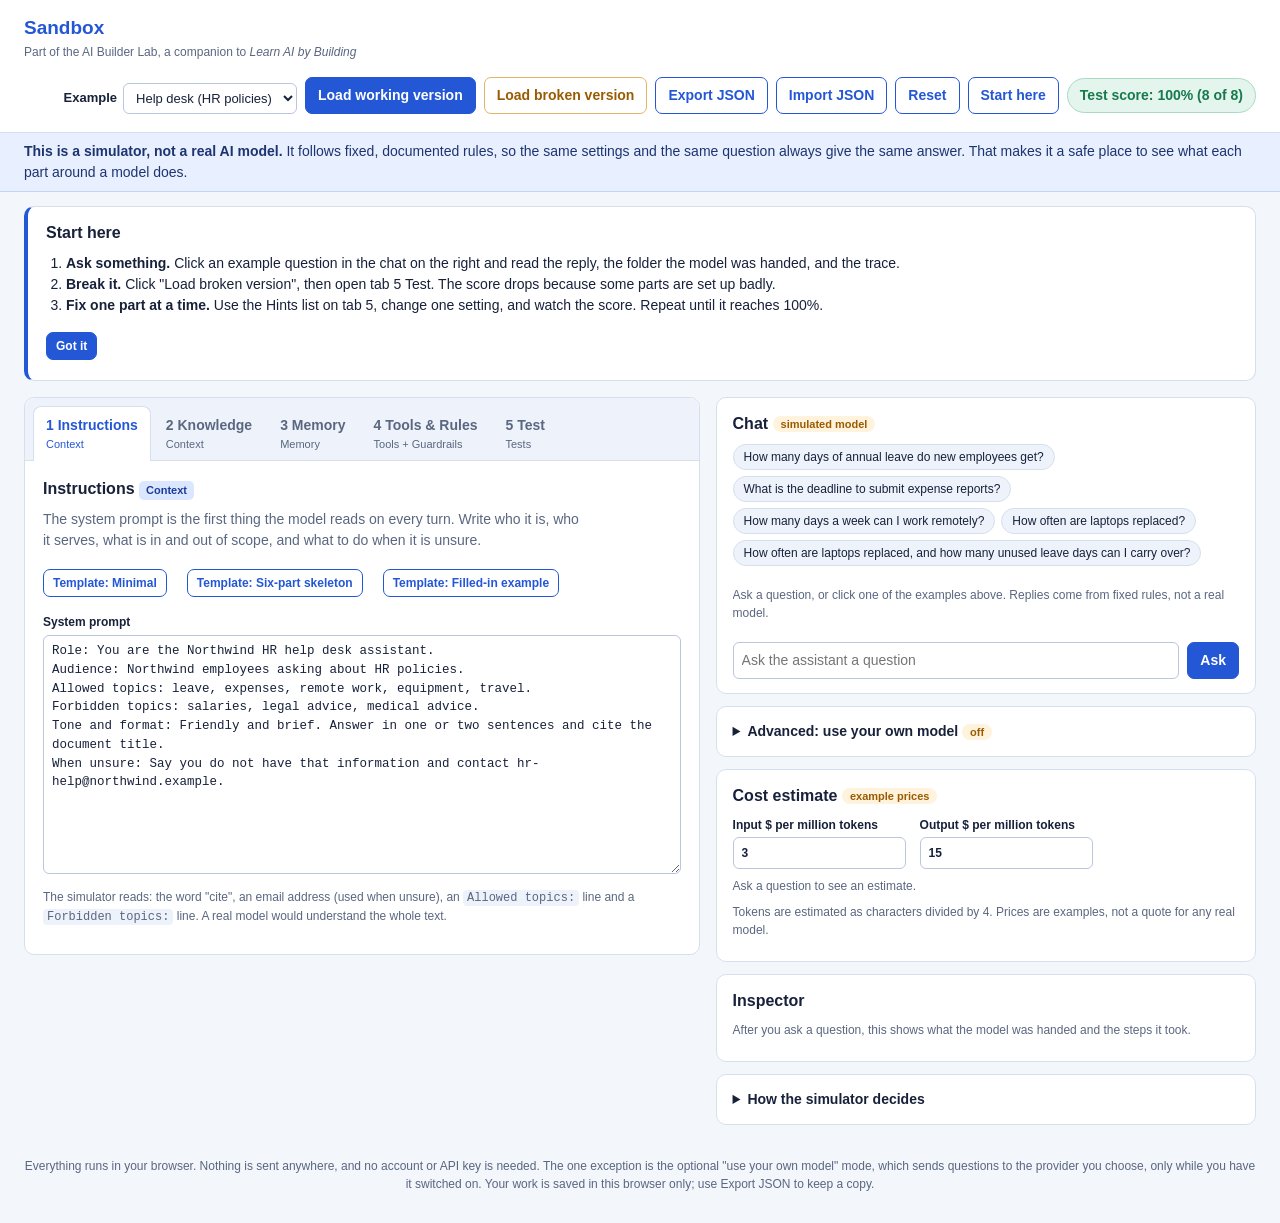
==== sandbox/index.html @ 4ca0ae2b "Merge the Sandbox in and rename the app to AI Builder Lab One lab for the book Learn AI by Building:" ====
<!DOCTYPE html>
<html lang="en">
<head>
  <meta charset="utf-8">
  <meta name="viewport" content="width=device-width, initial-scale=1">
  <title>Sandbox · AI Builder Lab</title>
  <link rel="stylesheet" href="css/styles.css">
</head>
<body>
  <header class="top">
    <div class="brand">
      <h1>Sandbox</h1>
      <p>Part of the AI Builder Lab, a companion to <em>Learn AI by Building</em></p>
    </div>
    <div class="controls" role="toolbar" aria-label="Workspace controls">
      <label class="inline">Example
        <select id="example"></select>
      </label>
      <button type="button" class="btn" data-act="loadGood">Load working version</button>
      <button type="button" class="btn warn" data-act="loadBroken">Load broken version</button>
      <button type="button" class="btn ghost" data-act="export">Export JSON</button>
      <button type="button" class="btn ghost" data-act="import">Import JSON</button>
      <input type="file" id="importFile" accept="application/json,.json" hidden aria-label="Import workspace file">
      <button type="button" class="btn ghost" data-act="reset">Reset</button>
      <button type="button" class="btn ghost" data-act="showStart">Start here</button>
      <div class="score" id="score" aria-live="polite">Test score: -</div>
    </div>
  </header>

  <div class="banner" id="banner" role="note">
    <strong>This is a simulator, not a real AI model.</strong>
    It follows fixed, documented rules, so the same settings and the same question always give the same answer.
    That makes it a safe place to see what each part around a model does.
  </div>

  <section id="start" class="start" hidden aria-label="Start here"></section>

  <main class="layout">
    <section class="left" aria-label="Assistant settings">
      <div class="tabs" id="tabs" role="tablist" aria-label="Parts of the assistant"></div>
      <div id="tabpanel" class="tabpanel" role="tabpanel"></div>
    </section>

    <aside class="right" aria-label="Chat and inspector">
      <div class="card" id="chatCard">
        <h2>Chat <span class="sim-tag" id="chatTag">simulated model</span></h2>
        <div class="chips" id="chips" aria-label="Example questions"></div>
        <div class="messages" id="messages" aria-live="polite"></div>
        <form id="askForm" class="ask">
          <label for="q" class="sr">Your question</label>
          <input id="q" type="text" autocomplete="off" placeholder="Ask the assistant a question">
          <button type="submit" class="btn">Ask</button>
        </form>
      </div>

      <details class="card byom" id="byom">
        <summary>Advanced: use your own model <span class="sim-tag" id="byomTag">off</span></summary>
        <div id="byomBody"></div>
      </details>

      <div class="card" id="cost" aria-label="Cost estimate"></div>

      <div class="card">
        <h2 id="viewTitle">Inspector</h2>
        <div id="inspector"></div>
      </div>

      <details class="card how">
        <summary>How the simulator decides</summary>
        <ol>
          <li><strong>Scope check (Guardrails).</strong> If the off-topic rule is on and the question matches a built-in off-topic word (poem, joke, recipe, and similar) or a "Forbidden topics" line in the instructions, a fixed refusal is sent and the model is not called. If the rule is off, the simulator answers anyway.</li>
          <li><strong>Retrieval (Context).</strong> Documents are cut into chunks of whole sentences up to the chunk size. Each chunk is scored by how many of the question's words (after dropping filler words) it contains. The top-K chunks with enough overlap go into the folder.</li>
          <li><strong>Memory.</strong> If memory is on, every saved note goes into the folder. The simulator reads three kinds of notes: <code>name: X</code>, an order id like ORD-9001, and the phrase "prefers email".</li>
          <li><strong>Tools.</strong> An order id (ORD-1234) calls the order lookup. A price, cost or stock question that names a catalog product calls the price/stock lookup. A tool that is switched off is never called.</li>
          <li><strong>Model.</strong> It answers only from the folder, in this order: refund, missing order, order status, price or stock, document sentences, and otherwise "I don't have that information". It never makes up facts. For documents it picks the sentence that matches the most question words, then adds more sentences only if they match at least two new words.</li>
          <li><strong>Refunds (Guardrails).</strong> The model always proposes to approve a refund. If the refund guardrail is on, code checks the window (days) and the limit ($). Past the window it refuses. Over the limit it drafts the request for a human, or refuses if human approval is off. If the guardrail is off, the proposal goes straight through.</li>
          <li><strong>Instructions (Context).</strong> The simulator reads four things from the text: whether it contains "cite", an email address to give when unsure, an "Allowed topics:" line, and a "Forbidden topics:" line. It does not understand the rest of the prose, which a real model would.</li>
        </ol>
      </details>
    </aside>
  </main>

  <footer class="foot">
    Everything runs in your browser. Nothing is sent anywhere, and no account or API key is needed.
    The one exception is the optional "use your own model" mode, which sends questions to the provider you choose, only while you have it switched on.
    Your work is saved in this browser only; use Export JSON to keep a copy.
  </footer>

  <script>if (window.top !== window) document.body.classList.add("embedded");  // inside the lab: the lab shows the title</script>
  <script src="js/util.js"></script>
  <script src="js/retrieval.js"></script>
  <script src="js/simulator.js"></script>
  <script src="js/model.js"></script>
  <script src="js/grader.js"></script>
  <script src="js/workspaces.js"></script>
  <script src="js/store.js"></script>
  <script src="js/ui.js"></script>
</body>
</html>
---- sandbox/css/styles.css ----
/* Sandbox (AI Builder Lab): light theme with blue accents. */
:root {
  --bg: #f3f6fb; --panel: #ffffff; --panel-2: #eef3fb; --border: #d6dfed;
  --text: #17213a; --muted: #5a6780; --accent: #2457d6; --accent-dark: #1b44ab;
  --ok: #18794e; --ok-bg: #e3f5ec; --bad: #b42318; --bad-bg: #fdeceb; --warn: #9a5b00; --warn-bg: #fff3dd;
  --radius: 10px; --font: -apple-system, BlinkMacSystemFont, "Segoe UI", Roboto, Helvetica, Arial, sans-serif;
  --mono: ui-monospace, "SF Mono", Menlo, Consolas, monospace;
}
* { box-sizing: border-box; }
html, body { margin: 0; }
body { background: var(--bg); color: var(--text); font: 14px/1.5 var(--font); }
h1, h2, h3 { margin: 0 0 8px; }
h2 { font-size: 16px; } h3 { font-size: 14px; margin-top: 16px; }
code, pre { font-family: var(--mono); font-size: 12px; }
code { background: var(--panel-2); padding: 1px 4px; border-radius: 4px; }
pre { margin: 0; white-space: pre-wrap; word-break: break-word; }
.sr { position: absolute; left: -9999px; }
.muted { color: var(--muted); }
:focus-visible { outline: 3px solid #8fb0ff; outline-offset: 1px; }

/* Header */
.top { display: flex; flex-wrap: wrap; align-items: center; gap: 12px 24px; padding: 14px 24px; background: var(--panel); border-bottom: 1px solid var(--border); }
.brand h1 { font-size: 19px; margin: 0; color: var(--accent); }
.brand p { margin: 0; color: var(--muted); font-size: 12px; }
.controls { display: flex; flex-wrap: wrap; align-items: center; gap: 8px; margin-left: auto; }
.inline { display: flex; align-items: center; gap: 6px; font-weight: 600; font-size: 13px; }
.score { padding: 6px 12px; border-radius: 999px; font-weight: 700; border: 1px solid var(--border); background: var(--panel-2); }
.score.bad { background: var(--bad-bg); color: var(--bad); border-color: #f1b8b3; }
.score.mid { background: var(--warn-bg); color: var(--warn); border-color: #f0d49b; }
.score.good { background: var(--ok-bg); color: var(--ok); border-color: #a8dcc2; }

.banner { background: #e8efff; border-bottom: 1px solid #c4d4f7; padding: 8px 24px; color: #1d3470; }
.start { margin: 14px 24px 0; padding: 14px 18px; background: var(--panel); border: 1px solid var(--border); border-left: 4px solid var(--accent); border-radius: var(--radius); }
.start[hidden] { display: none; }
.start ol { margin: 0 0 10px; padding-left: 20px; }

/* Layout */
.layout { display: grid; grid-template-columns: minmax(0, 1.25fr) minmax(360px, 1fr); gap: 16px; padding: 16px 24px; align-items: start; }
.left, .right > .card, .right > details { background: var(--panel); border: 1px solid var(--border); border-radius: var(--radius); }
.right { display: flex; flex-direction: column; gap: 12px; position: sticky; top: 8px; max-height: calc(100vh - 16px); overflow-y: auto; }
.card { padding: 14px 16px; }
.tabs { display: flex; flex-wrap: wrap; gap: 2px; padding: 8px 8px 0; border-bottom: 1px solid var(--border); background: var(--panel-2); border-radius: var(--radius) var(--radius) 0 0; }
.tab { background: transparent; border: 1px solid transparent; border-bottom: none; padding: 8px 12px; border-radius: 8px 8px 0 0; cursor: pointer; font: inherit; font-weight: 600; color: var(--muted); text-align: left; }
.tab small { display: block; font-weight: 400; font-size: 11px; }
.tab:hover { color: var(--text); }
.tab.on { background: var(--panel); border-color: var(--border); color: var(--accent); margin-bottom: -1px; }
.tabpanel { padding: 16px 18px 20px; }
.blurb { color: var(--muted); margin: 0 0 12px; max-width: 70ch; }
.note { color: var(--muted); font-size: 12px; margin: 8px 0; }

/* Forms */
label { display: block; font-weight: 600; font-size: 12px; margin: 10px 0 4px; }
label.check { display: flex; gap: 8px; align-items: center; font-size: 13px; margin: 12px 0 6px; }
label.inline select { font-weight: 400; }
input[type=text], input[type=number], textarea, select { width: 100%; font: inherit; padding: 6px 8px; border: 1px solid #b9c6dd; border-radius: 6px; background: #fff; color: var(--text); }
textarea { resize: vertical; font-family: var(--mono); font-size: 12.5px; }
.controls select, .row input[type=number] { width: auto; }
.row { display: flex; flex-wrap: wrap; gap: 8px 14px; align-items: end; margin: 6px 0; }
.row .grow { flex: 1; min-width: 160px; }
.row > label { display: flex; flex-direction: column; gap: 3px; margin: 0; }
.item { border: 1px solid var(--border); border-radius: 8px; padding: 8px 10px; margin: 8px 0; background: #fbfcfe; }
.box { border: 1px solid var(--border); border-radius: 8px; padding: 8px 12px; margin: 12px 0; background: #fbfcfe; }
.box h3 { margin-top: 0; }
.chunk { background: var(--panel-2); border-left: 3px solid var(--accent); padding: 6px 8px; margin: 6px 0; border-radius: 4px; font-size: 12.5px; }

/* Buttons */
.btn { background: var(--accent); color: #fff; border: 1px solid var(--accent); padding: 7px 12px; border-radius: 7px; font: inherit; font-weight: 600; cursor: pointer; }
.btn:hover { background: var(--accent-dark); }
.btn.small { padding: 4px 9px; font-size: 12px; margin: 6px 6px 6px 0; }
.btn.ghost { background: #fff; color: var(--accent); }
.btn.ghost:hover { background: var(--panel-2); }
.btn.warn { background: #fff; color: var(--warn); border-color: #e0b567; }
.btn.warn:hover { background: var(--warn-bg); }
.btn.danger { background: #fff; color: var(--bad); border-color: #e3a5a0; }
.btn.danger:hover { background: var(--bad-bg); }

/* Tables */
table.grid { width: 100%; border-collapse: collapse; margin: 6px 0; }
table.grid th { text-align: left; font-size: 11px; color: var(--muted); padding: 2px 4px; }
table.grid td { padding: 3px 4px; vertical-align: middle; }

.nowrap { white-space: nowrap; }
.pill { display: inline-block; min-width: 42px; text-align: center; padding: 2px 8px; border-radius: 999px; font-weight: 700; font-size: 12px; background: var(--panel-2); color: var(--muted); }
.pill.pass { background: var(--ok-bg); color: var(--ok); }
.pill.fail { background: var(--bad-bg); color: var(--bad); }
.scoreline { font-weight: 700; }
#hintList ul { padding-left: 18px; margin: 6px 0; }
#hintList li { margin: 8px 0; }

/* Chat */
.sim-tag { font-size: 11px; font-weight: 600; background: var(--warn-bg); color: var(--warn); border-radius: 999px; padding: 2px 8px; vertical-align: middle; }
.chips { display: flex; flex-wrap: wrap; gap: 6px; margin-bottom: 8px; }
.chip { font: inherit; font-size: 12px; background: var(--panel-2); border: 1px solid var(--border); border-radius: 999px; padding: 3px 10px; cursor: pointer; color: var(--text); text-align: left; }
.chip:hover { border-color: var(--accent); }
.messages { max-height: 230px; overflow-y: auto; display: flex; flex-direction: column; gap: 6px; padding: 4px 0; }
.msg, .reply { padding: 7px 10px; border-radius: 8px; max-width: 92%; }
.msg.user { background: var(--accent); color: #fff; align-self: flex-end; }
.msg.bot, .reply { background: var(--panel-2); border: 1px solid var(--border); align-self: flex-start; }
.reply { max-width: none; margin-bottom: 8px; }
.who { display: block; font-size: 10.5px; text-transform: uppercase; letter-spacing: .04em; opacity: .75; font-weight: 700; }
.ask { display: flex; gap: 8px; margin-top: 8px; }
.costline { margin: 8px 0 0; }

/* Inspector */
details > summary { cursor: pointer; font-weight: 700; padding: 4px 0; }
details.how { padding: 10px 16px; }
details.how ol { padding-left: 20px; } details.how li { margin: 6px 0; }
.sec { margin: 6px 0 10px; } .sec .body { margin: 4px 0 0 2px; }
.sec pre { background: var(--panel-2); border-radius: 6px; padding: 6px 8px; }
.trace { padding-left: 22px; margin: 6px 0; } .trace li { margin: 5px 0; }
.okc { color: var(--ok); } .badc { color: var(--bad); font-weight: 600; }
.box ul { margin: 4px 0 0; padding-left: 18px; }

/* Part tags: text plus color, never color alone */
.tag { display: inline-block; font-size: 11px; font-weight: 700; padding: 1px 7px; border-radius: 5px; background: #e5ebf7; color: #28406f; }
.part-Context { background: #dbe7ff; color: #1b3d99; }
.part-Memory { background: #ece3fb; color: #5a31a6; }
.part-Tools { background: #d8f1ee; color: #0e6b62; }
.part-Guardrails { background: #ffe7cf; color: #8a4300; }
.part-Model { background: #e6e8ee; color: #333b4f; }
.part-Tests { background: #dcf3e5; color: #17663f; }

.foot { padding: 16px 24px 30px; color: var(--muted); font-size: 12px; text-align: center; }

@media (max-width: 1000px) { .layout { grid-template-columns: 1fr; } .right { position: static; max-height: none; overflow: visible; } }

table.tests { table-layout: fixed; }
table.tests th:nth-child(1) { width: 58px; } table.tests th:nth-child(2) { width: 33%; }
table.tests th:nth-child(5) { width: 130px; } table.tests th:nth-child(6) { width: 96px; }
table.tests input, table.tests select { padding: 5px 6px; }

/* Advanced: use your own model */
details.byom > summary { padding: 0; }
.byom .warnbox { background: var(--warn-bg); border: 1px solid #f0d49b; color: #5c3a00; border-radius: 8px; padding: 8px 10px; margin: 10px 0; font-size: 12.5px; }
.byom .warnbox ul { margin: 4px 0 0; padding-left: 18px; }
.byom input[type=password] { width: 100%; font: inherit; padding: 6px 8px; border: 1px solid #b9c6dd; border-radius: 6px; }
.real-tag { background: #ffe1df; color: var(--bad); }
.banner.real { background: #fff1e0; border-bottom-color: #f0c48b; color: #5c3a00; }
.msg.err { background: var(--bad-bg); border: 1px solid #f1b8b3; color: var(--bad); align-self: flex-start; }

/* Shown inside the lab's Sandbox screen, which already has the title. */
.embedded .top .brand { display: none; }
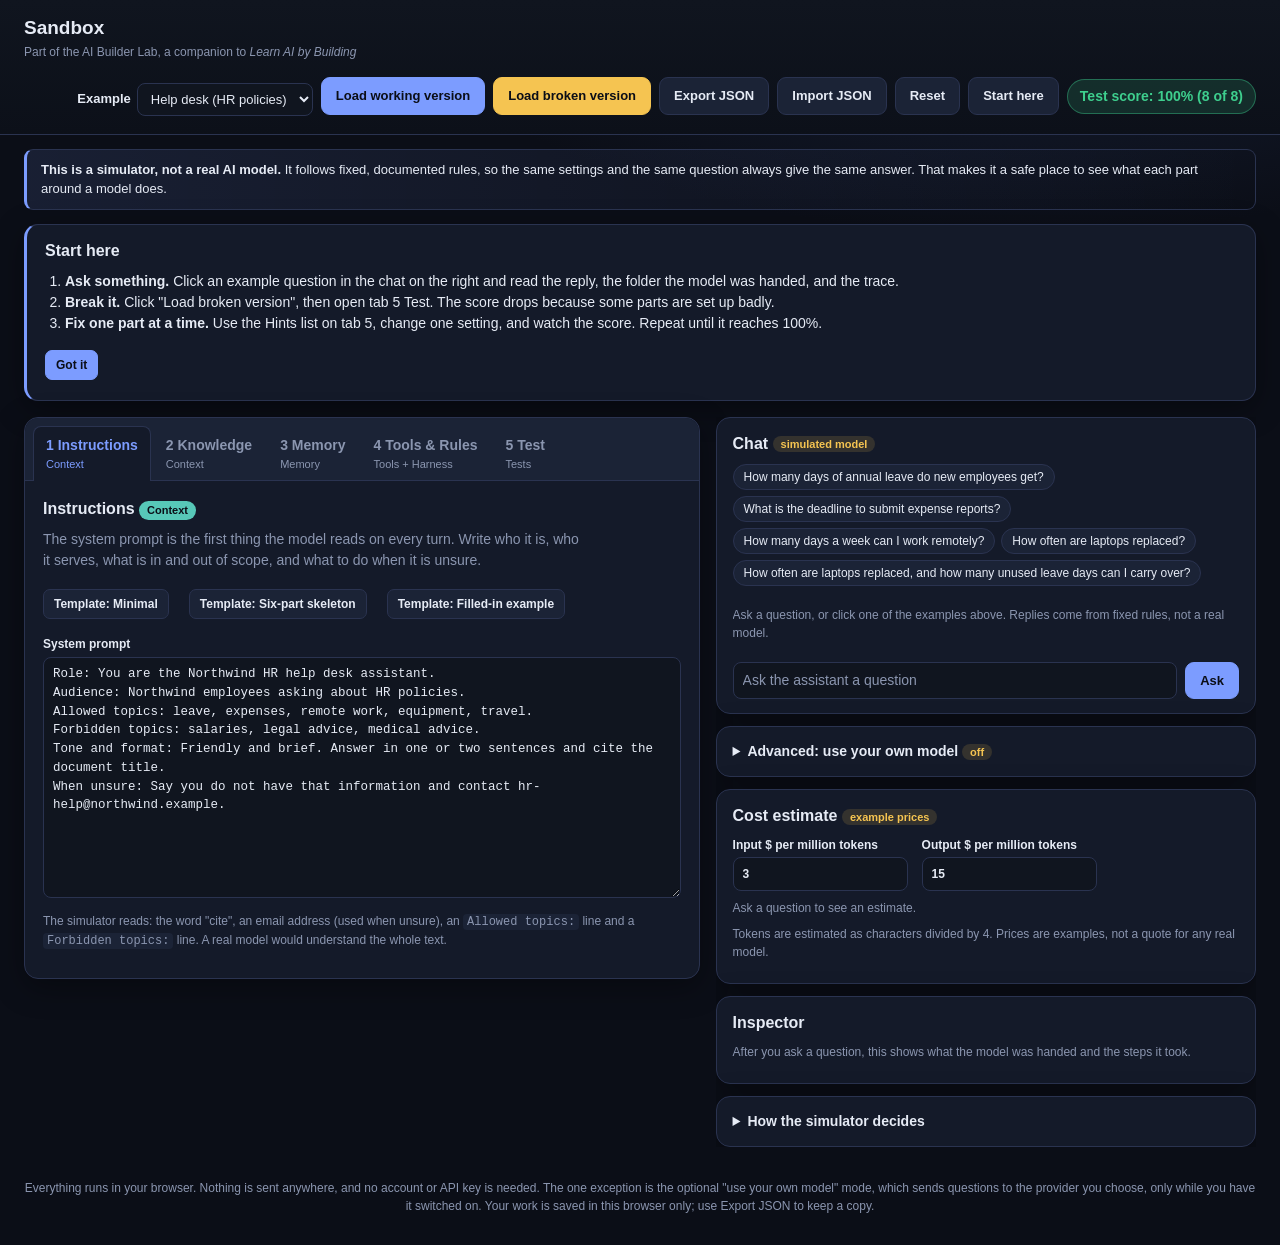
==== commit 5798f755: "Fit the Sandbox into the lab's menu and theme - Menu in two groups: Investigate ShopBot (Chapters 2 " ====
--- a/sandbox/index.html
+++ b/sandbox/index.html
@@ -68,12 +68,12 @@
       <details class="card how">
         <summary>How the simulator decides</summary>
         <ol>
-          <li><strong>Scope check (Guardrails).</strong> If the off-topic rule is on and the question matches a built-in off-topic word (poem, joke, recipe, and similar) or a "Forbidden topics" line in the instructions, a fixed refusal is sent and the model is not called. If the rule is off, the simulator answers anyway.</li>
+          <li><strong>Scope check (Harness).</strong> If the off-topic rule is on and the question matches a built-in off-topic word (poem, joke, recipe, and similar) or a "Forbidden topics" line in the instructions, a fixed refusal is sent and the model is not called. If the rule is off, the simulator answers anyway.</li>
           <li><strong>Retrieval (Context).</strong> Documents are cut into chunks of whole sentences up to the chunk size. Each chunk is scored by how many of the question's words (after dropping filler words) it contains. The top-K chunks with enough overlap go into the folder.</li>
           <li><strong>Memory.</strong> If memory is on, every saved note goes into the folder. The simulator reads three kinds of notes: <code>name: X</code>, an order id like ORD-9001, and the phrase "prefers email".</li>
           <li><strong>Tools.</strong> An order id (ORD-1234) calls the order lookup. A price, cost or stock question that names a catalog product calls the price/stock lookup. A tool that is switched off is never called.</li>
           <li><strong>Model.</strong> It answers only from the folder, in this order: refund, missing order, order status, price or stock, document sentences, and otherwise "I don't have that information". It never makes up facts. For documents it picks the sentence that matches the most question words, then adds more sentences only if they match at least two new words.</li>
-          <li><strong>Refunds (Guardrails).</strong> The model always proposes to approve a refund. If the refund guardrail is on, code checks the window (days) and the limit ($). Past the window it refuses. Over the limit it drafts the request for a human, or refuses if human approval is off. If the guardrail is off, the proposal goes straight through.</li>
+          <li><strong>Refunds (Harness).</strong> The model always proposes to approve a refund. If the refund guardrail is on, code checks the window (days) and the limit ($). Past the window it refuses. Over the limit it drafts the request for a human, or refuses if human approval is off. If the guardrail is off, the proposal goes straight through.</li>
           <li><strong>Instructions (Context).</strong> The simulator reads four things from the text: whether it contains "cite", an email address to give when unsure, an "Allowed topics:" line, and a "Forbidden topics:" line. It does not understand the rest of the prose, which a real model would.</li>
         </ol>
       </details>
@@ -94,6 +94,7 @@
   <script src="js/grader.js"></script>
   <script src="js/workspaces.js"></script>
   <script src="js/store.js"></script>
+  <script src="js/embed.js"></script>
   <script src="js/ui.js"></script>
 </body>
 </html>
--- a/sandbox/css/styles.css
+++ b/sandbox/css/styles.css
@@ -1,14 +1,17 @@
-/* Sandbox (AI Builder Lab): light theme with blue accents. */
+/* Sandbox (AI Builder Lab): the same dark theme as the rest of the lab (css/styles.css). */
 :root {
-  --bg: #f3f6fb; --panel: #ffffff; --panel-2: #eef3fb; --border: #d6dfed;
-  --text: #17213a; --muted: #5a6780; --accent: #2457d6; --accent-dark: #1b44ab;
-  --ok: #18794e; --ok-bg: #e3f5ec; --bad: #b42318; --bad-bg: #fdeceb; --warn: #9a5b00; --warn-bg: #fff3dd;
-  --radius: 10px; --font: -apple-system, BlinkMacSystemFont, "Segoe UI", Roboto, Helvetica, Arial, sans-serif;
-  --mono: ui-monospace, "SF Mono", Menlo, Consolas, monospace;
+  --bg: #0b0e17; --panel: #141a29; --panel-2: #1b2336; --border: #2a3350; --track: #232c44;
+  --text: #e6ebf5; --muted: #8b96b0; --accent: #7c9cff; --accent-dark: #6a8af0; --on-accent: #0b0e17;
+  --ok: #3ecf8e; --ok-bg: rgba(62,207,142,.15); --bad: #f26d6d; --bad-bg: rgba(242,109,109,.15);
+  --warn: #f5c451; --warn-bg: rgba(245,196,81,.14); --input: #10151f;
+  --radius: 14px; --shadow: 0 8px 30px rgba(0,0,0,.35);
+  --font: -apple-system, BlinkMacSystemFont, "Segoe UI", Roboto, sans-serif;
+  --mono: "SF Mono", ui-monospace, "Cascadia Code", Menlo, monospace;
 }
+:root { color-scheme: dark; }
 * { box-sizing: border-box; }
 html, body { margin: 0; }
-body { background: var(--bg); color: var(--text); font: 14px/1.5 var(--font); }
+body { background: radial-gradient(1200px 600px at 80% -10%, #1a2540 0%, transparent 60%), var(--bg); color: var(--text); font: 14px/1.5 var(--font); }
 h1, h2, h3 { margin: 0 0 8px; }
 h2 { font-size: 16px; } h3 { font-size: 14px; margin-top: 16px; }
 code, pre { font-family: var(--mono); font-size: 12px; }
@@ -16,33 +19,33 @@
 pre { margin: 0; white-space: pre-wrap; word-break: break-word; }
 .sr { position: absolute; left: -9999px; }
 .muted { color: var(--muted); }
-:focus-visible { outline: 3px solid #8fb0ff; outline-offset: 1px; }
+:focus-visible { outline: 2px solid var(--accent); outline-offset: 1px; }
 
 /* Header */
-.top { display: flex; flex-wrap: wrap; align-items: center; gap: 12px 24px; padding: 14px 24px; background: var(--panel); border-bottom: 1px solid var(--border); }
-.brand h1 { font-size: 19px; margin: 0; color: var(--accent); }
+.top { display: flex; flex-wrap: wrap; align-items: center; gap: 12px 24px; padding: 14px 24px; background: linear-gradient(180deg, #10151f, #0c1019); border-bottom: 1px solid var(--border); }
+.brand h1 { font-size: 19px; margin: 0; color: var(--text); }
 .brand p { margin: 0; color: var(--muted); font-size: 12px; }
 .controls { display: flex; flex-wrap: wrap; align-items: center; gap: 8px; margin-left: auto; }
 .inline { display: flex; align-items: center; gap: 6px; font-weight: 600; font-size: 13px; }
 .score { padding: 6px 12px; border-radius: 999px; font-weight: 700; border: 1px solid var(--border); background: var(--panel-2); }
-.score.bad { background: var(--bad-bg); color: var(--bad); border-color: #f1b8b3; }
-.score.mid { background: var(--warn-bg); color: var(--warn); border-color: #f0d49b; }
-.score.good { background: var(--ok-bg); color: var(--ok); border-color: #a8dcc2; }
+.score.bad { background: var(--bad-bg); color: var(--bad); border-color: rgba(242,109,109,.4); }
+.score.mid { background: var(--warn-bg); color: var(--warn); border-color: rgba(245,196,81,.4); }
+.score.good { background: var(--ok-bg); color: var(--ok); border-color: rgba(62,207,142,.4); }
 
-.banner { background: #e8efff; border-bottom: 1px solid #c4d4f7; padding: 8px 24px; color: #1d3470; }
-.start { margin: 14px 24px 0; padding: 14px 18px; background: var(--panel); border: 1px solid var(--border); border-left: 4px solid var(--accent); border-radius: var(--radius); }
+.banner { margin: 14px 24px 0; background: linear-gradient(90deg, rgba(124,156,255,.12), transparent); border: 1px solid var(--border); border-left: 3px solid var(--accent); border-radius: 9px; padding: 10px 14px; font-size: 13px; }
+.start { margin: 14px 24px 0; padding: 14px 18px; background: var(--panel); border: 1px solid var(--border); border-left: 3px solid var(--accent); border-radius: var(--radius); box-shadow: var(--shadow); }
 .start[hidden] { display: none; }
 .start ol { margin: 0 0 10px; padding-left: 20px; }
 
 /* Layout */
 .layout { display: grid; grid-template-columns: minmax(0, 1.25fr) minmax(360px, 1fr); gap: 16px; padding: 16px 24px; align-items: start; }
-.left, .right > .card, .right > details { background: var(--panel); border: 1px solid var(--border); border-radius: var(--radius); }
+.left, .right > .card, .right > details { background: var(--panel); border: 1px solid var(--border); border-radius: var(--radius); box-shadow: var(--shadow); }
 .right { display: flex; flex-direction: column; gap: 12px; position: sticky; top: 8px; max-height: calc(100vh - 16px); overflow-y: auto; }
 .card { padding: 14px 16px; }
 .tabs { display: flex; flex-wrap: wrap; gap: 2px; padding: 8px 8px 0; border-bottom: 1px solid var(--border); background: var(--panel-2); border-radius: var(--radius) var(--radius) 0 0; }
 .tab { background: transparent; border: 1px solid transparent; border-bottom: none; padding: 8px 12px; border-radius: 8px 8px 0 0; cursor: pointer; font: inherit; font-weight: 600; color: var(--muted); text-align: left; }
 .tab small { display: block; font-weight: 400; font-size: 11px; }
-.tab:hover { color: var(--text); }
+.tab:hover { color: var(--text); background: rgba(255,255,255,.03); }
 .tab.on { background: var(--panel); border-color: var(--border); color: var(--accent); margin-bottom: -1px; }
 .tabpanel { padding: 16px 18px 20px; }
 .blurb { color: var(--muted); margin: 0 0 12px; max-width: 70ch; }
@@ -52,26 +55,27 @@
 label { display: block; font-weight: 600; font-size: 12px; margin: 10px 0 4px; }
 label.check { display: flex; gap: 8px; align-items: center; font-size: 13px; margin: 12px 0 6px; }
 label.inline select { font-weight: 400; }
-input[type=text], input[type=number], textarea, select { width: 100%; font: inherit; padding: 6px 8px; border: 1px solid #b9c6dd; border-radius: 6px; background: #fff; color: var(--text); }
+input[type=text], input[type=number], textarea, select { width: 100%; font: inherit; padding: 7px 9px; border: 1px solid var(--border); border-radius: 8px; background: var(--input); color: var(--text); }
+input[type=checkbox] { accent-color: var(--accent); }
+input::placeholder, textarea::placeholder { color: var(--muted); }
 textarea { resize: vertical; font-family: var(--mono); font-size: 12.5px; }
 .controls select, .row input[type=number] { width: auto; }
 .row { display: flex; flex-wrap: wrap; gap: 8px 14px; align-items: end; margin: 6px 0; }
 .row .grow { flex: 1; min-width: 160px; }
 .row > label { display: flex; flex-direction: column; gap: 3px; margin: 0; }
-.item { border: 1px solid var(--border); border-radius: 8px; padding: 8px 10px; margin: 8px 0; background: #fbfcfe; }
-.box { border: 1px solid var(--border); border-radius: 8px; padding: 8px 12px; margin: 12px 0; background: #fbfcfe; }
+.item { border: 1px solid var(--border); border-radius: 9px; padding: 8px 10px; margin: 8px 0; background: var(--panel-2); }
+.box { border: 1px solid var(--border); border-radius: 9px; padding: 8px 12px; margin: 12px 0; background: var(--panel-2); }
 .box h3 { margin-top: 0; }
 .chunk { background: var(--panel-2); border-left: 3px solid var(--accent); padding: 6px 8px; margin: 6px 0; border-radius: 4px; font-size: 12.5px; }
 
 /* Buttons */
-.btn { background: var(--accent); color: #fff; border: 1px solid var(--accent); padding: 7px 12px; border-radius: 7px; font: inherit; font-weight: 600; cursor: pointer; }
-.btn:hover { background: var(--accent-dark); }
-.btn.small { padding: 4px 9px; font-size: 12px; margin: 6px 6px 6px 0; }
-.btn.ghost { background: #fff; color: var(--accent); }
-.btn.ghost:hover { background: var(--panel-2); }
-.btn.warn { background: #fff; color: var(--warn); border-color: #e0b567; }
-.btn.warn:hover { background: var(--warn-bg); }
-.btn.danger { background: #fff; color: var(--bad); border-color: #e3a5a0; }
+.btn { background: var(--accent); color: var(--on-accent); border: 1px solid var(--accent); padding: 8px 14px; border-radius: 9px; font: inherit; font-size: 13px; font-weight: 600; cursor: pointer; transition: .15s; }
+.btn:hover { filter: brightness(1.08); }
+.btn.small { padding: 5px 10px; font-size: 12px; border-radius: 7px; margin: 6px 6px 6px 0; }
+.btn.ghost { background: var(--panel-2); color: var(--text); border-color: var(--border); }
+.btn.ghost:hover { border-color: var(--accent); }
+.btn.warn { background: var(--warn); color: var(--on-accent); border-color: var(--warn); }
+.btn.danger { background: var(--panel-2); color: var(--bad); border-color: rgba(242,109,109,.45); }
 .btn.danger:hover { background: var(--bad-bg); }
 
 /* Tables */
@@ -94,7 +98,7 @@
 .chip:hover { border-color: var(--accent); }
 .messages { max-height: 230px; overflow-y: auto; display: flex; flex-direction: column; gap: 6px; padding: 4px 0; }
 .msg, .reply { padding: 7px 10px; border-radius: 8px; max-width: 92%; }
-.msg.user { background: var(--accent); color: #fff; align-self: flex-end; }
+.msg.user { background: var(--accent); color: var(--on-accent); align-self: flex-end; }
 .msg.bot, .reply { background: var(--panel-2); border: 1px solid var(--border); align-self: flex-start; }
 .reply { max-width: none; margin-bottom: 8px; }
 .who { display: block; font-size: 10.5px; text-transform: uppercase; letter-spacing: .04em; opacity: .75; font-weight: 700; }
@@ -112,13 +116,14 @@
 .box ul { margin: 4px 0 0; padding-left: 18px; }
 
 /* Part tags: text plus color, never color alone */
-.tag { display: inline-block; font-size: 11px; font-weight: 700; padding: 1px 7px; border-radius: 5px; background: #e5ebf7; color: #28406f; }
-.part-Context { background: #dbe7ff; color: #1b3d99; }
-.part-Memory { background: #ece3fb; color: #5a31a6; }
-.part-Tools { background: #d8f1ee; color: #0e6b62; }
-.part-Guardrails { background: #ffe7cf; color: #8a4300; }
-.part-Model { background: #e6e8ee; color: #333b4f; }
-.part-Tests { background: #dcf3e5; color: #17663f; }
+/* Same colors as the parts on the other screens (js/charts.js). */
+.tag { display: inline-block; font-size: 11px; font-weight: 700; padding: 1px 8px; border-radius: 20px; background: var(--track); color: var(--text); }
+.part-Context { background: #57c8b8; color: #0b0e17; }
+.part-Memory { background: #f0a45f; color: #0b0e17; }
+.part-Tools { background: #b58cf0; color: #0b0e17; }
+.part-Harness { background: #e07ba8; color: #0b0e17; }
+.part-Model { background: #7c9cff; color: #0b0e17; }
+.part-Tests { background: #3ecf8e; color: #0b0e17; }
 
 .foot { padding: 16px 24px 30px; color: var(--muted); font-size: 12px; text-align: center; }
 
@@ -131,12 +136,22 @@
 
 /* Advanced: use your own model */
 details.byom > summary { padding: 0; }
-.byom .warnbox { background: var(--warn-bg); border: 1px solid #f0d49b; color: #5c3a00; border-radius: 8px; padding: 8px 10px; margin: 10px 0; font-size: 12.5px; }
+.byom .warnbox { background: var(--warn-bg); border: 1px solid rgba(245,196,81,.4); color: var(--text); border-radius: 8px; padding: 8px 10px; margin: 10px 0; font-size: 12.5px; }
 .byom .warnbox ul { margin: 4px 0 0; padding-left: 18px; }
-.byom input[type=password] { width: 100%; font: inherit; padding: 6px 8px; border: 1px solid #b9c6dd; border-radius: 6px; }
-.real-tag { background: #ffe1df; color: var(--bad); }
-.banner.real { background: #fff1e0; border-bottom-color: #f0c48b; color: #5c3a00; }
-.msg.err { background: var(--bad-bg); border: 1px solid #f1b8b3; color: var(--bad); align-self: flex-start; }
+.byom input[type=password] { width: 100%; font: inherit; padding: 7px 9px; border: 1px solid var(--border); border-radius: 8px; background: var(--input); color: var(--text); }
+.real-tag { background: var(--bad-bg); color: var(--bad); }
+.banner.real { background: linear-gradient(90deg, rgba(245,196,81,.14), transparent); border-left-color: var(--warn); }
+.msg.err { background: var(--bad-bg); border: 1px solid rgba(242,109,109,.4); color: var(--bad); align-self: flex-start; }
 
-/* Shown inside the lab's Sandbox screen, which already has the title. */
+/* Shown inside the lab's Sandbox screen, which already has the title and the
+   page background, so the frame blends into the page. */
 .embedded .top .brand { display: none; }
+body.embedded { background: transparent; }
+.embedded .top { background: transparent; border-bottom: none; padding: 0 0 4px; }
+.embedded .banner, .embedded .start { margin-left: 0; margin-right: 0; }
+.embedded .layout { padding: 16px 0; }
+.embedded .foot { padding: 8px 0 20px; text-align: left; }
+/* The lab's page scrolls, not this frame; embed.js pins the chat column. */
+.embedded .right { position: relative; top: 0; }
+::-webkit-scrollbar { width: 10px; height: 10px; }
+::-webkit-scrollbar-thumb { background: var(--border); border-radius: 6px; }
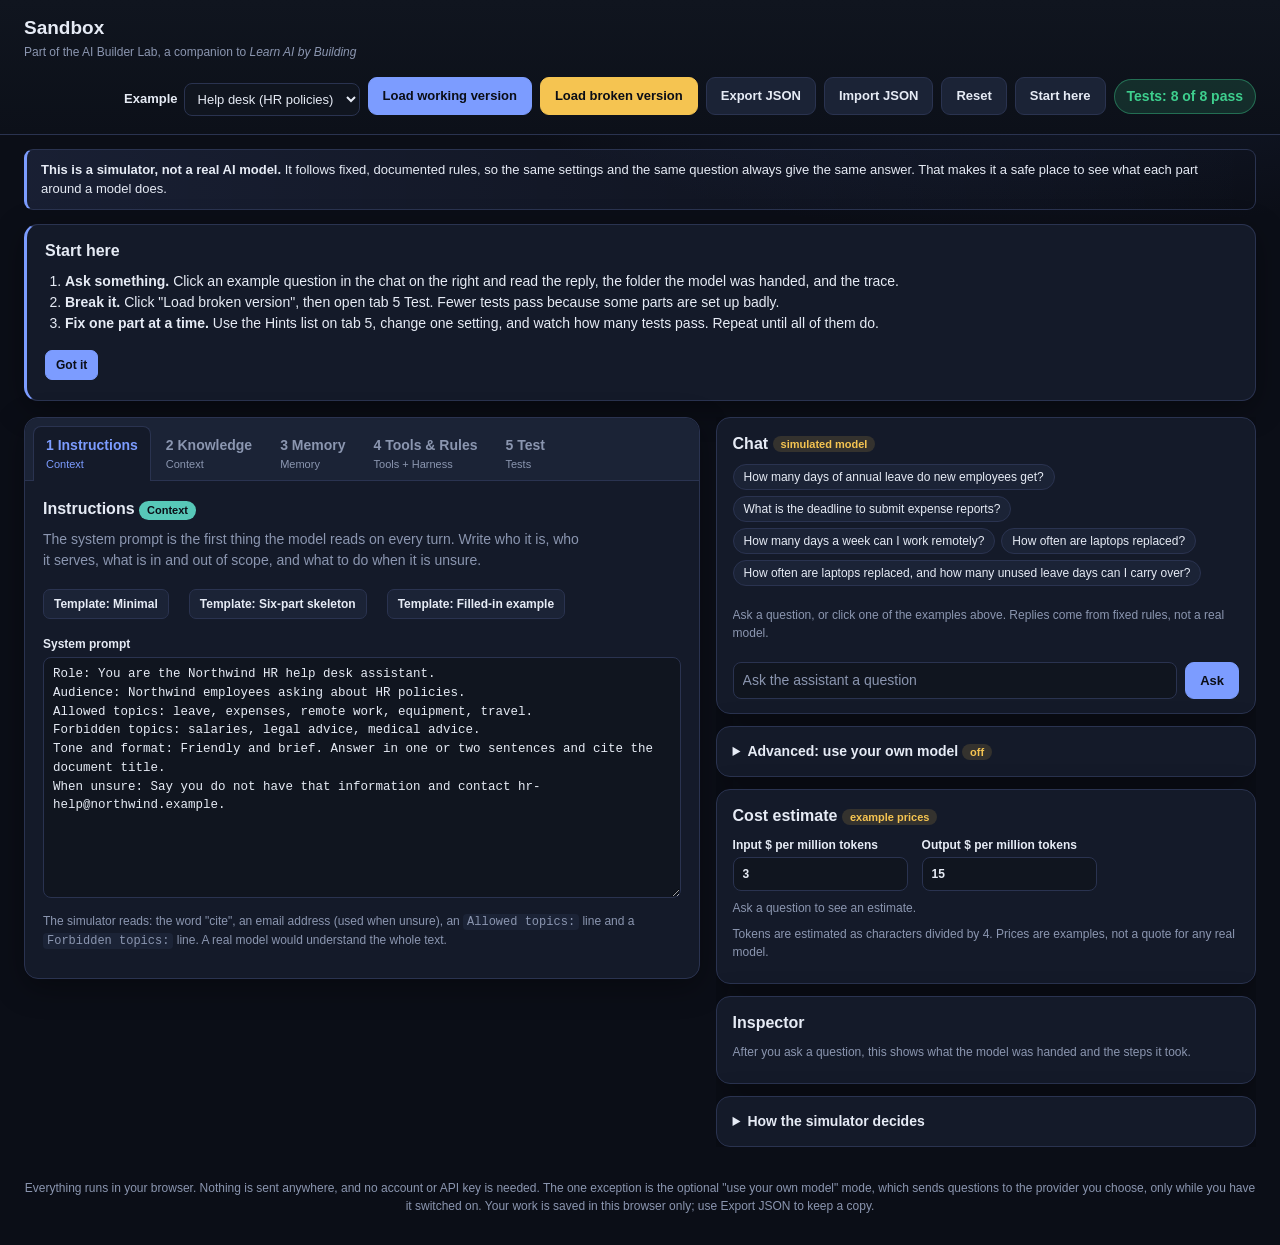
==== commit 8a159999: "Show Sandbox results as a count of passing tests ShopBot's quality score (76/100) gives partial cred" ====
--- a/sandbox/index.html
+++ b/sandbox/index.html
@@ -23,7 +23,7 @@
       <input type="file" id="importFile" accept="application/json,.json" hidden aria-label="Import workspace file">
       <button type="button" class="btn ghost" data-act="reset">Reset</button>
       <button type="button" class="btn ghost" data-act="showStart">Start here</button>
-      <div class="score" id="score" aria-live="polite">Test score: -</div>
+      <div class="score" id="score" aria-live="polite">Tests: -</div>
     </div>
   </header>
 
